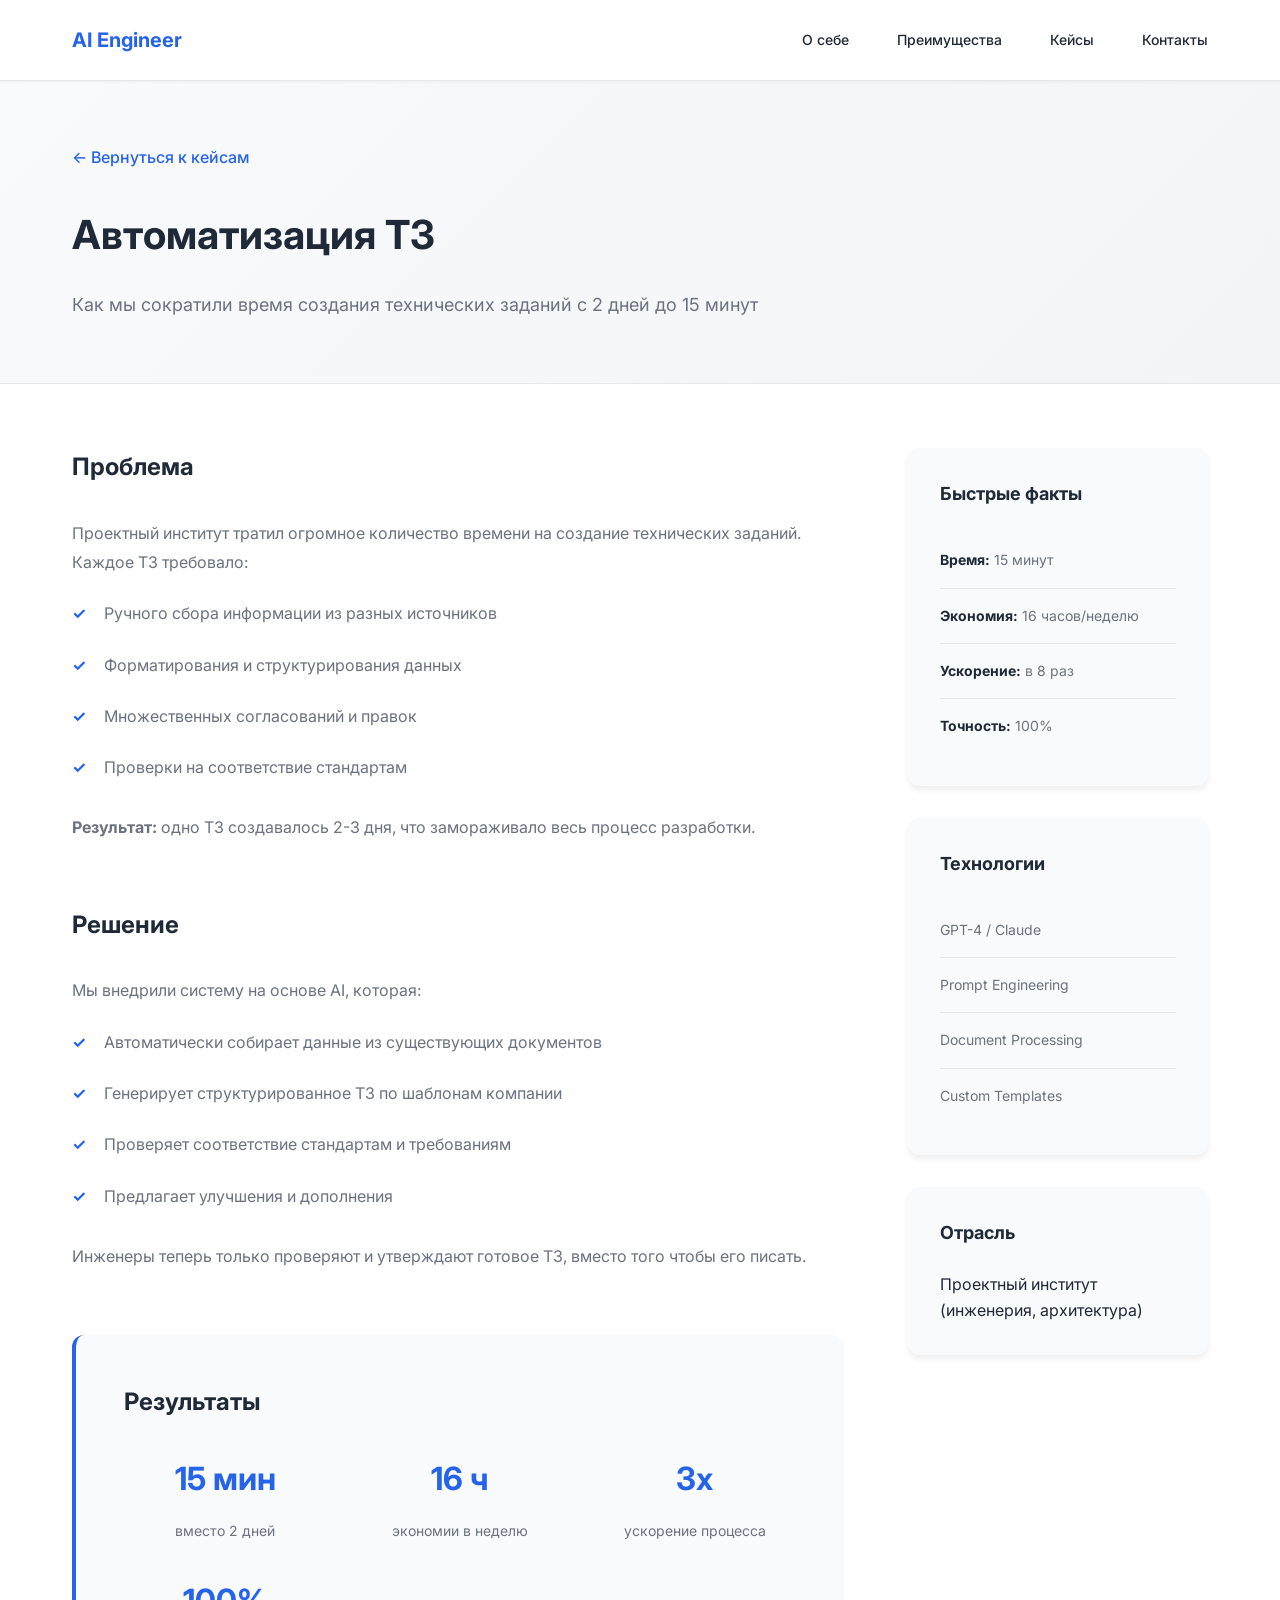
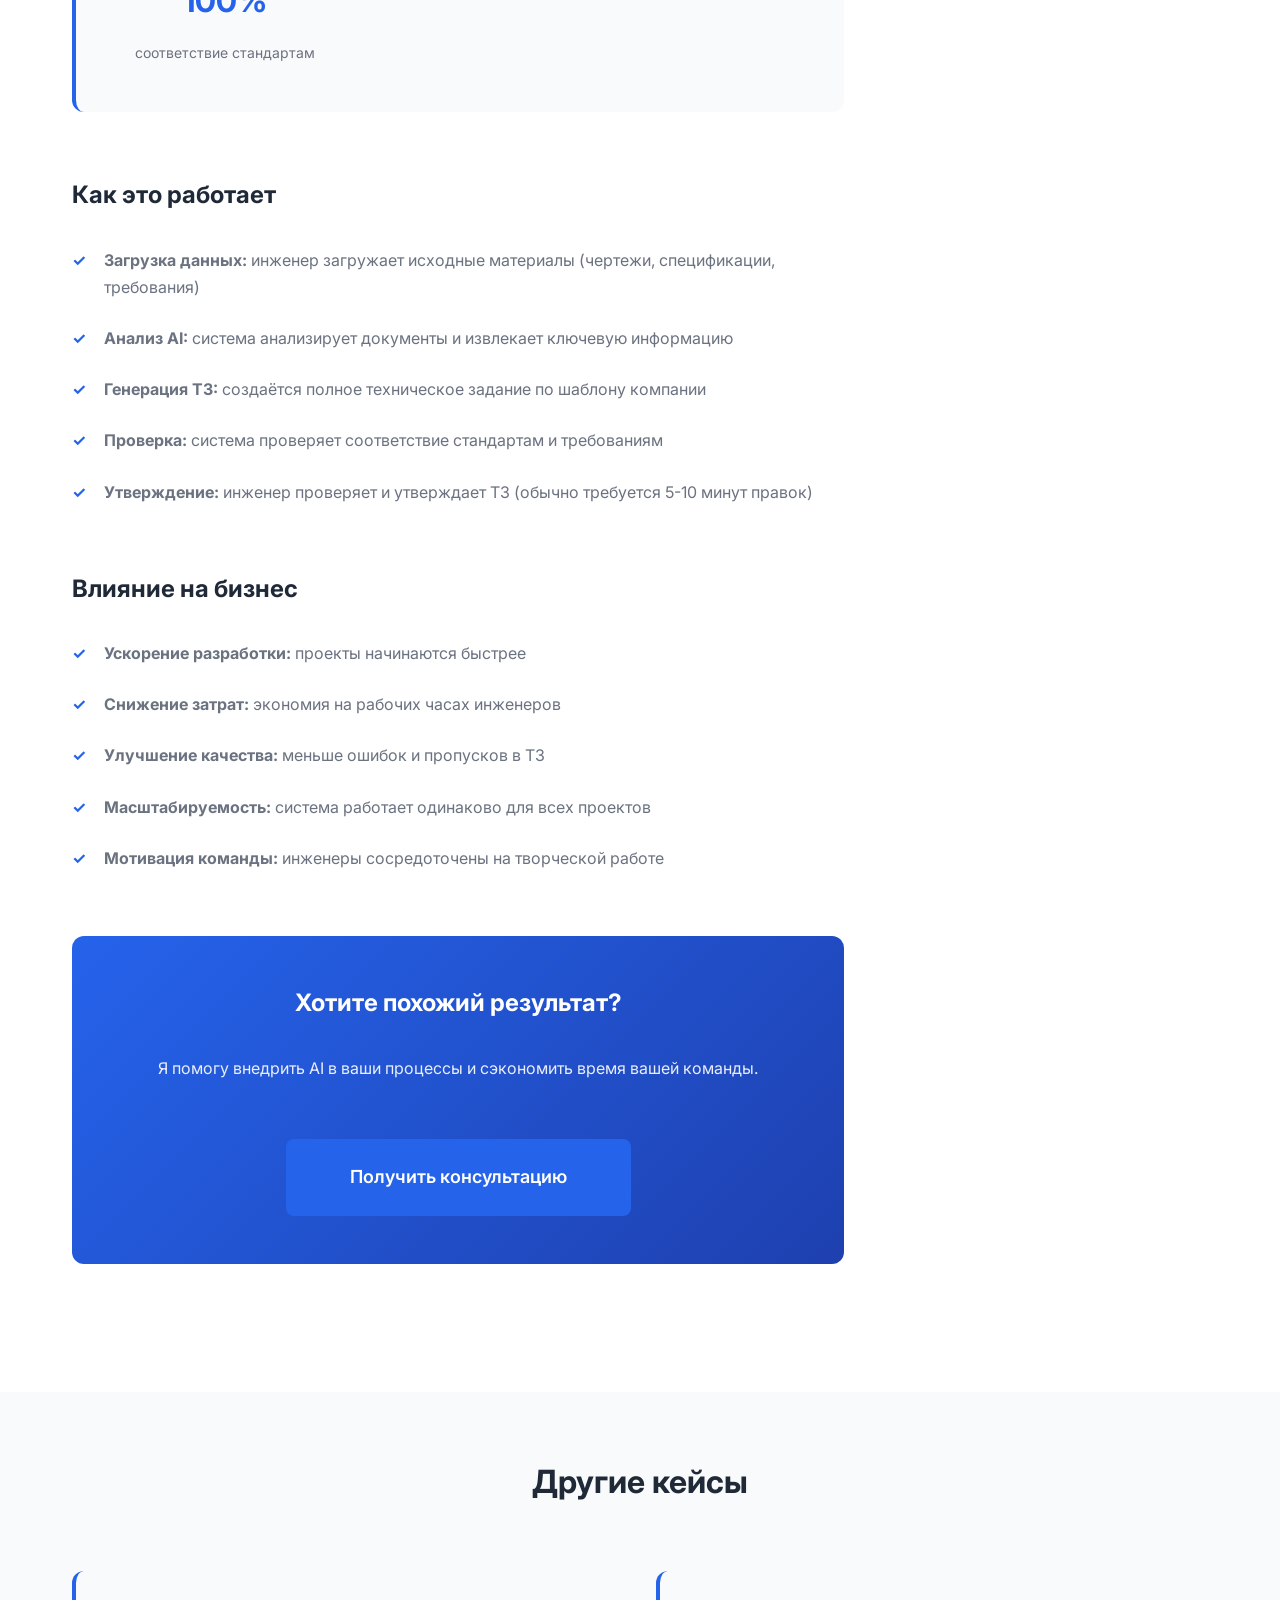
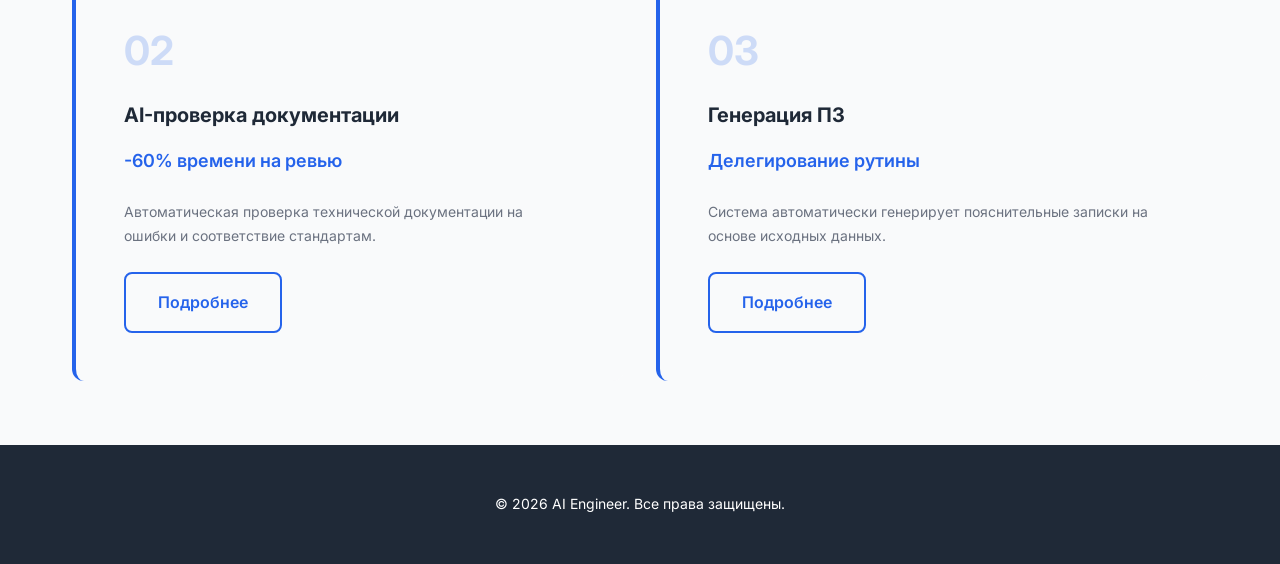
==== case-1.html @ dcd71bc3 "шаблон сайта" ====
<!DOCTYPE html>
<html lang="ru">
<head>
    <meta charset="UTF-8">
    <meta name="viewport" content="width=device-width, initial-scale=1.0">
    <meta name="description" content="Кейс: Автоматизация ТЗ с помощью AI">
    <title>Кейс: Автоматизация ТЗ | AI Engineer</title>
    
    <link rel="preconnect" href="https://fonts.googleapis.com">
    <link rel="preconnect" href="https://fonts.gstatic.com" crossorigin>
    <link href="https://fonts.googleapis.com/css2?family=Inter:wght@400;500;600;700&display=swap" rel="stylesheet">
    
    <link rel="stylesheet" href="style.css">
</head>
<body>
    <!-- Navigation -->
    <nav class="navbar">
        <div class="container">
            <div class="navbar-content">
                <a href="index.html" class="logo">AI Engineer</a>
                <ul class="nav-links">
                    <li><a href="index.html#about">О себе</a></li>
                    <li><a href="index.html#benefits">Преимущества</a></li>
                    <li><a href="index.html#cases">Кейсы</a></li>
                    <li><a href="index.html#contact">Контакты</a></li>
                </ul>
            </div>
        </div>
    </nav>

    <!-- Case Header -->
    <section class="case-header">
        <div class="container">
            <a href="index.html#cases" class="back-link">← Вернуться к кейсам</a>
            <h1>Автоматизация ТЗ</h1>
            <p class="case-header-subtitle">Как мы сократили время создания технических заданий с 2 дней до 15 минут</p>
        </div>
    </section>

    <!-- Case Content -->
    <section class="case-content">
        <div class="container">
            <div class="case-main">
                <!-- Problem -->
                <div class="case-section">
                    <h2>Проблема</h2>
                    <p>
                        Проектный институт тратил огромное количество времени на создание технических заданий. 
                        Каждое ТЗ требовало:
                    </p>
                    <ul class="case-list">
                        <li>Ручного сбора информации из разных источников</li>
                        <li>Форматирования и структурирования данных</li>
                        <li>Множественных согласований и правок</li>
                        <li>Проверки на соответствие стандартам</li>
                    </ul>
                    <p>
                        <strong>Результат:</strong> одно ТЗ создавалось 2-3 дня, что замораживало весь процесс разработки.
                    </p>
                </div>

                <!-- Solution -->
                <div class="case-section">
                    <h2>Решение</h2>
                    <p>
                        Мы внедрили систему на основе AI, которая:
                    </p>
                    <ul class="case-list">
                        <li>Автоматически собирает данные из существующих документов</li>
                        <li>Генерирует структурированное ТЗ по шаблонам компании</li>
                        <li>Проверяет соответствие стандартам и требованиям</li>
                        <li>Предлагает улучшения и дополнения</li>
                    </ul>
                    <p>
                        Инженеры теперь только проверяют и утверждают готовое ТЗ, вместо того чтобы его писать.
                    </p>
                </div>

                <!-- Results -->
                <div class="case-section highlight">
                    <h2>Результаты</h2>
                    <div class="results-grid">
                        <div class="result-item">
                            <div class="result-number">15 мин</div>
                            <div class="result-label">вместо 2 дней</div>
                        </div>
                        <div class="result-item">
                            <div class="result-number">16 ч</div>
                            <div class="result-label">экономии в неделю</div>
                        </div>
                        <div class="result-item">
                            <div class="result-number">3x</div>
                            <div class="result-label">ускорение процесса</div>
                        </div>
                        <div class="result-item">
                            <div class="result-number">100%</div>
                            <div class="result-label">соответствие стандартам</div>
                        </div>
                    </div>
                </div>

                <!-- Implementation -->
                <div class="case-section">
                    <h2>Как это работает</h2>
                    <ol class="case-list">
                        <li><strong>Загрузка данных:</strong> инженер загружает исходные материалы (чертежи, спецификации, требования)</li>
                        <li><strong>Анализ AI:</strong> система анализирует документы и извлекает ключевую информацию</li>
                        <li><strong>Генерация ТЗ:</strong> создаётся полное техническое задание по шаблону компании</li>
                        <li><strong>Проверка:</strong> система проверяет соответствие стандартам и требованиям</li>
                        <li><strong>Утверждение:</strong> инженер проверяет и утверждает ТЗ (обычно требуется 5-10 минут правок)</li>
                    </ol>
                </div>

                <!-- Impact -->
                <div class="case-section">
                    <h2>Влияние на бизнес</h2>
                    <ul class="case-list">
                        <li><strong>Ускорение разработки:</strong> проекты начинаются быстрее</li>
                        <li><strong>Снижение затрат:</strong> экономия на рабочих часах инженеров</li>
                        <li><strong>Улучшение качества:</strong> меньше ошибок и пропусков в ТЗ</li>
                        <li><strong>Масштабируемость:</strong> система работает одинаково для всех проектов</li>
                        <li><strong>Мотивация команды:</strong> инженеры сосредоточены на творческой работе</li>
                    </ul>
                </div>

                <!-- CTA -->
                <div class="case-section case-cta">
                    <h2>Хотите похожий результат?</h2>
                    <p>Я помогу внедрить AI в ваши процессы и сэкономить время вашей команды.</p>
                    <a href="index.html#contact" class="btn btn-primary btn-large">Получить консультацию</a>
                </div>
            </div>

            <!-- Sidebar -->
            <aside class="case-sidebar">
                <div class="sidebar-card">
                    <h3>Быстрые факты</h3>
                    <ul class="facts-list">
                        <li><strong>Время:</strong> 15 минут</li>
                        <li><strong>Экономия:</strong> 16 часов/неделю</li>
                        <li><strong>Ускорение:</strong> в 8 раз</li>
                        <li><strong>Точность:</strong> 100%</li>
                    </ul>
                </div>

                <div class="sidebar-card">
                    <h3>Технологии</h3>
                    <ul class="tech-list">
                        <li>GPT-4 / Claude</li>
                        <li>Prompt Engineering</li>
                        <li>Document Processing</li>
                        <li>Custom Templates</li>
                    </ul>
                </div>

                <div class="sidebar-card">
                    <h3>Отрасль</h3>
                    <p>Проектный институт (инженерия, архитектура)</p>
                </div>
            </aside>
        </div>
    </section>

    <!-- Other Cases -->
    <section class="other-cases">
        <div class="container">
            <h2 class="section-title">Другие кейсы</h2>
            <div class="cases-grid">
                <div class="case-card">
                    <div class="case-number">02</div>
                    <h3>AI-проверка документации</h3>
                    <p class="case-result">-60% времени на ревью</p>
                    <p class="case-description">
                        Автоматическая проверка технической документации на ошибки и соответствие стандартам.
                    </p>
                    <a href="case-2.html" class="btn btn-secondary">Подробнее</a>
                </div>
                <div class="case-card">
                    <div class="case-number">03</div>
                    <h3>Генерация ПЗ</h3>
                    <p class="case-result">Делегирование рутины</p>
                    <p class="case-description">
                        Система автоматически генерирует пояснительные записки на основе исходных данных.
                    </p>
                    <a href="case-3.html" class="btn btn-secondary">Подробнее</a>
                </div>
            </div>
        </div>
    </section>

    <!-- Footer -->
    <footer class="footer">
        <div class="container">
            <p>&copy; 2026 AI Engineer. Все права защищены.</p>
        </div>
    </footer>

    <script src="script.js"></script>
</body>
</html>
---- style.css ----
/* ============================================
   CSS Variables & Reset
   ============================================ */

:root {
    /* Colors */
    --primary: #2563eb;
    --primary-dark: #1e40af;
    --primary-light: #3b82f6;
    --text-dark: #1f2937;
    --text-light: #6b7280;
    --bg-light: #f9fafb;
    --bg-white: #ffffff;
    --border: #e5e7eb;
    --shadow: 0 4px 6px rgba(0, 0, 0, 0.07);
    --shadow-lg: 0 10px 25px rgba(0, 0, 0, 0.1);
    
    /* Spacing */
    --spacing-xs: 0.5rem;
    --spacing-sm: 1rem;
    --spacing-md: 1.5rem;
    --spacing-lg: 2rem;
    --spacing-xl: 3rem;
    --spacing-2xl: 4rem;
    
    /* Typography */
    --font-family: 'Inter', -apple-system, BlinkMacSystemFont, 'Segoe UI', sans-serif;
    --font-size-sm: 0.875rem;
    --font-size-base: 1rem;
    --font-size-lg: 1.125rem;
    --font-size-xl: 1.25rem;
    --font-size-2xl: 1.5rem;
    --font-size-3xl: 2rem;
    --font-size-4xl: 2.5rem;
    
    /* Transitions */
    --transition: all 0.3s ease;
}

* {
    margin: 0;
    padding: 0;
    box-sizing: border-box;
}

html {
    scroll-behavior: smooth;
}

section[id] {
    scroll-margin-top: 80px;
}

body {
    font-family: var(--font-family);
    color: var(--text-dark);
    background-color: var(--bg-white);
    line-height: 1.6;
    font-size: var(--font-size-base);
}

/* ============================================
   Container & Layout
   ============================================ */

.container {
    max-width: 1200px;
    margin: 0 auto;
    padding: 0 var(--spacing-lg);
}

/* ============================================
   Navigation
   ============================================ */

.navbar {
    position: sticky;
    top: 0;
    background: var(--bg-white);
    border-bottom: 1px solid var(--border);
    z-index: 100;
    box-shadow: 0 1px 3px rgba(0, 0, 0, 0.05);
}

.navbar-content {
    display: flex;
    justify-content: space-between;
    align-items: center;
    padding: var(--spacing-md) 0;
}

.logo {
    font-size: var(--font-size-xl);
    font-weight: 700;
    color: var(--primary);
    text-decoration: none;
}

.nav-links {
    display: flex;
    list-style: none;
    gap: var(--spacing-xl);
}

.nav-links a {
    color: var(--text-dark);
    text-decoration: none;
    font-weight: 500;
    font-size: var(--font-size-sm);
    transition: var(--transition);
    position: relative;
}

.nav-links a:hover {
    color: var(--primary);
}

.nav-links a::after {
    content: '';
    position: absolute;
    bottom: -4px;
    left: 0;
    width: 0;
    height: 2px;
    background: var(--primary);
    transition: var(--transition);
}

.nav-links a:hover::after {
    width: 100%;
}

/* ============================================
   Hero Section
   ============================================ */

.hero {
    padding: var(--spacing-2xl) 0;
    background: linear-gradient(135deg, #f9fafb 0%, #f3f4f6 100%);
    min-height: 600px;
    display: flex;
    align-items: center;
    animation: fadeIn 0.8s ease;
}

.hero-content {
    max-width: 700px;
}

.hero-title {
    font-size: var(--font-size-4xl);
    font-weight: 700;
    line-height: 1.2;
    margin-bottom: var(--spacing-lg);
    color: var(--text-dark);
}

.hero-subtitle {
    font-size: var(--font-size-lg);
    color: var(--text-light);
    margin-bottom: var(--spacing-xl);
    line-height: 1.8;
}

/* ============================================
   Buttons
   ============================================ */

.btn {
    padding: var(--spacing-sm) var(--spacing-lg);
    border: none;
    border-radius: 8px;
    font-size: var(--font-size-base);
    font-weight: 600;
    cursor: pointer;
    transition: var(--transition);
    font-family: var(--font-family);
    display: inline-block;
    text-decoration: none;
}

.btn-primary {
    background: var(--primary);
    color: white;
}

.btn-primary:hover {
    background: var(--primary-dark);
    transform: translateY(-2px);
    box-shadow: var(--shadow-lg);
}

.btn-primary:active {
    transform: translateY(0);
}

.btn-large {
    padding: var(--spacing-md) var(--spacing-2xl);
    font-size: var(--font-size-lg);
}

.btn-secondary {
    background: transparent;
    color: var(--primary);
    border: 2px solid var(--primary);
    padding: var(--spacing-sm) var(--spacing-lg);
}

.btn-secondary:hover {
    background: var(--primary);
    color: white;
    transform: translateY(-2px);
}

/* ============================================
   Sections
   ============================================ */

section {
    padding: var(--spacing-2xl) 0;
}

.section-title {
    font-size: var(--font-size-3xl);
    font-weight: 700;
    margin-bottom: var(--spacing-2xl);
    text-align: center;
    color: var(--text-dark);
}

/* ============================================
   About Section
   ============================================ */

.about {
    background: var(--bg-white);
}

.about-content {
    max-width: 800px;
    margin: 0 auto;
    text-align: center;
}

.about-content p {
    font-size: var(--font-size-lg);
    color: var(--text-light);
    margin-bottom: var(--spacing-lg);
    line-height: 1.8;
}

.about-content strong {
    color: var(--primary);
    font-weight: 600;
}

/* ============================================
   Benefits Section
   ============================================ */

.benefits {
    background: var(--bg-light);
}

.benefits-grid {
    display: grid;
    grid-template-columns: repeat(auto-fit, minmax(250px, 1fr));
    gap: var(--spacing-lg);
}

.benefit-card {
    background: var(--bg-white);
    padding: var(--spacing-xl);
    border-radius: 12px;
    box-shadow: var(--shadow);
    transition: var(--transition);
    text-align: center;
    animation: fadeInUp 0.6s ease;
}

.benefit-card:hover {
    transform: translateY(-8px);
    box-shadow: var(--shadow-lg);
}

.benefit-icon {
    font-size: 2.5rem;
    margin-bottom: var(--spacing-md);
}

.benefit-card h3 {
    font-size: var(--font-size-xl);
    margin-bottom: var(--spacing-sm);
    color: var(--text-dark);
}

.benefit-card p {
    color: var(--text-light);
    font-size: var(--font-size-sm);
    line-height: 1.6;
}

/* ============================================
   Cases Section
   ============================================ */

.cases {
    background: var(--bg-white);
}

.cases-grid {
    display: grid;
    grid-template-columns: repeat(auto-fit, minmax(300px, 1fr));
    gap: var(--spacing-lg);
}

.case-card {
    background: var(--bg-light);
    padding: var(--spacing-xl);
    border-radius: 12px;
    border-left: 4px solid var(--primary);
    transition: var(--transition);
    animation: fadeInUp 0.6s ease;
    display: flex;
    flex-direction: column;
    justify-content: space-between;
}

.case-card:hover {
    box-shadow: var(--shadow-lg);
    transform: translateX(8px);
}

.case-number {
    font-size: 2.5rem;
    font-weight: 700;
    color: var(--primary);
    opacity: 0.2;
    margin-bottom: var(--spacing-sm);
}

.case-card h3 {
    font-size: var(--font-size-xl);
    margin-bottom: var(--spacing-sm);
    color: var(--text-dark);
}

.case-result {
    color: var(--primary);
    font-weight: 600;
    margin-bottom: var(--spacing-md);
    font-size: var(--font-size-lg);
}

.case-description {
    color: var(--text-light);
    font-size: var(--font-size-sm);
    line-height: 1.7;
}

.case-card .btn-secondary {
    margin-top: var(--spacing-md);
    display: inline-block;
    align-self: flex-start;
}

/* ============================================
   Contact Section
   ============================================ */

.contact {
    background: linear-gradient(135deg, #f9fafb 0%, #f3f4f6 100%);
}

.contact-subtitle {
    text-align: center;
    font-size: var(--font-size-lg);
    color: var(--text-light);
    margin-bottom: var(--spacing-2xl);
}

.contact-form {
    max-width: 500px;
    margin: 0 auto;
    display: flex;
    flex-direction: column;
    gap: var(--spacing-md);
}

.form-group {
    display: flex;
    flex-direction: column;
}

.form-input {
    padding: var(--spacing-md);
    border: 1px solid var(--border);
    border-radius: 8px;
    font-size: var(--font-size-base);
    font-family: var(--font-family);
    transition: var(--transition);
    background: var(--bg-white);
}

.form-input:focus {
    outline: none;
    border-color: var(--primary);
    box-shadow: 0 0 0 3px rgba(37, 99, 235, 0.1);
}

.form-input::placeholder {
    color: var(--text-light);
}

.form-note {
    text-align: center;
    color: var(--text-light);
    font-size: var(--font-size-sm);
    margin-top: var(--spacing-sm);
}

/* ============================================
   Footer
   ============================================ */

.footer {
    background: var(--text-dark);
    color: white;
    text-align: center;
    padding: var(--spacing-xl) 0;
    font-size: var(--font-size-sm);
}

/* ============================================
   Animations
   ============================================ */

@keyframes fadeIn {
    from {
        opacity: 0;
    }
    to {
        opacity: 1;
    }
}

@keyframes fadeInUp {
    from {
        opacity: 0;
        transform: translateY(20px);
    }
    to {
        opacity: 1;
        transform: translateY(0);
    }
}

/* ============================================
   Case Pages
   ============================================ */

.case-header {
    background: linear-gradient(135deg, #f9fafb 0%, #f3f4f6 100%);
    padding: var(--spacing-2xl) 0;
    border-bottom: 1px solid var(--border);
}

.back-link {
    display: inline-block;
    color: var(--primary);
    text-decoration: none;
    font-weight: 500;
    margin-bottom: var(--spacing-lg);
    transition: var(--transition);
}

.back-link:hover {
    color: var(--primary-dark);
}

.case-header h1 {
    font-size: var(--font-size-4xl);
    margin-bottom: var(--spacing-md);
    color: var(--text-dark);
}

.case-header-subtitle {
    font-size: var(--font-size-lg);
    color: var(--text-light);
    max-width: 700px;
}

.case-content {
    padding: var(--spacing-2xl) 0;
}

.case-content .container {
    display: grid;
    grid-template-columns: 1fr 300px;
    gap: var(--spacing-2xl);
}

.case-main {
    max-width: 800px;
}

.case-section {
    margin-bottom: var(--spacing-2xl);
}

.case-section h2 {
    font-size: var(--font-size-2xl);
    margin-bottom: var(--spacing-lg);
    color: var(--text-dark);
}

.case-section p {
    color: var(--text-light);
    margin-bottom: var(--spacing-md);
    line-height: 1.8;
}

.case-list {
    list-style: none;
    margin-bottom: var(--spacing-lg);
}

.case-list li {
    padding-left: var(--spacing-lg);
    margin-bottom: var(--spacing-md);
    position: relative;
    color: var(--text-light);
    line-height: 1.7;
}

.case-list li:before {
    content: '✓';
    position: absolute;
    left: 0;
    color: var(--primary);
    font-weight: 700;
}

.case-section.highlight {
    background: var(--bg-light);
    padding: var(--spacing-xl);
    border-radius: 12px;
    border-left: 4px solid var(--primary);
}

.results-grid {
    display: grid;
    grid-template-columns: repeat(auto-fit, minmax(150px, 1fr));
    gap: var(--spacing-lg);
    margin-top: var(--spacing-lg);
}

.result-item {
    text-align: center;
}

.result-number {
    font-size: var(--font-size-3xl);
    font-weight: 700;
    color: var(--primary);
    display: block;
    margin-bottom: var(--spacing-sm);
}

.result-label {
    font-size: var(--font-size-sm);
    color: var(--text-light);
}

.case-sidebar {
    display: flex;
    flex-direction: column;
    gap: var(--spacing-lg);
}

.sidebar-card {
    background: var(--bg-light);
    padding: var(--spacing-lg);
    border-radius: 12px;
    box-shadow: var(--shadow);
}

.sidebar-card h3 {
    font-size: var(--font-size-lg);
    margin-bottom: var(--spacing-md);
    color: var(--text-dark);
}

.facts-list,
.tech-list {
    list-style: none;
}

.facts-list li,
.tech-list li {
    padding: var(--spacing-sm) 0;
    color: var(--text-light);
    font-size: var(--font-size-sm);
    border-bottom: 1px solid var(--border);
}

.facts-list li:last-child,
.tech-list li:last-child {
    border-bottom: none;
}

.facts-list strong {
    color: var(--text-dark);
}

.testimonial {
    background: var(--bg-light);
    padding: var(--spacing-xl);
    border-radius: 12px;
    border-left: 4px solid var(--primary);
}

.testimonial blockquote {
    font-size: var(--font-size-lg);
    color: var(--text-dark);
    font-style: italic;
    margin-bottom: var(--spacing-md);
    line-height: 1.8;
}

.testimonial-author {
    color: var(--text-light);
    font-size: var(--font-size-sm);
}

.case-cta {
    background: linear-gradient(135deg, var(--primary) 0%, var(--primary-dark) 100%);
    color: white;
    padding: var(--spacing-xl);
    border-radius: 12px;
    text-align: center;
}

.case-cta h2 {
    color: white;
}

.case-cta p {
    color: rgba(255, 255, 255, 0.9);
}

.case-cta .btn {
    margin-top: var(--spacing-lg);
}

.other-cases {
    background: var(--bg-light);
    padding: var(--spacing-2xl) 0;
}

/* ============================================
   Responsive - Case Pages
   ============================================ */

@media (max-width: 768px) {
    .case-content .container {
        grid-template-columns: 1fr;
    }

    .case-header h1 {
        font-size: var(--font-size-2xl);
    }

    .case-section h2 {
        font-size: var(--font-size-xl);
    }

    .results-grid {
        grid-template-columns: repeat(2, 1fr);
    }
}

@media (max-width: 768px) {
    :root {
        --font-size-4xl: 2rem;
        --font-size-3xl: 1.75rem;
        --spacing-2xl: 2rem;
        --spacing-xl: 1.5rem;
    }

    .container {
        padding: 0 var(--spacing-md);
    }

    .navbar-content {
        flex-direction: column;
        gap: var(--spacing-md);
    }

    .nav-links {
        gap: var(--spacing-lg);
        justify-content: center;
    }

    .hero {
        min-height: 400px;
        padding: var(--spacing-xl) 0;
    }

    .hero-title {
        font-size: var(--font-size-2xl);
    }

    .hero-subtitle {
        font-size: var(--font-size-base);
    }

    .benefits-grid,
    .cases-grid {
        grid-template-columns: 1fr;
    }

    .section-title {
        font-size: var(--font-size-2xl);
        margin-bottom: var(--spacing-xl);
    }

    section {
        padding: var(--spacing-xl) 0;
    }
}

@media (max-width: 480px) {
    :root {
        --font-size-4xl: 1.5rem;
        --font-size-3xl: 1.5rem;
        --font-size-2xl: 1.25rem;
        --spacing-2xl: 1.5rem;
        --spacing-xl: 1rem;
        --spacing-lg: 1rem;
    }

    .nav-links {
        gap: var(--spacing-md);
        font-size: var(--font-size-xs);
    }

    .btn-large {
        width: 100%;
        padding: var(--spacing-md) var(--spacing-lg);
    }

    .hero-title {
        font-size: var(--font-size-xl);
    }

    .benefit-icon {
        font-size: 2rem;
    }

    .case-number {
        font-size: 2rem;
    }
}
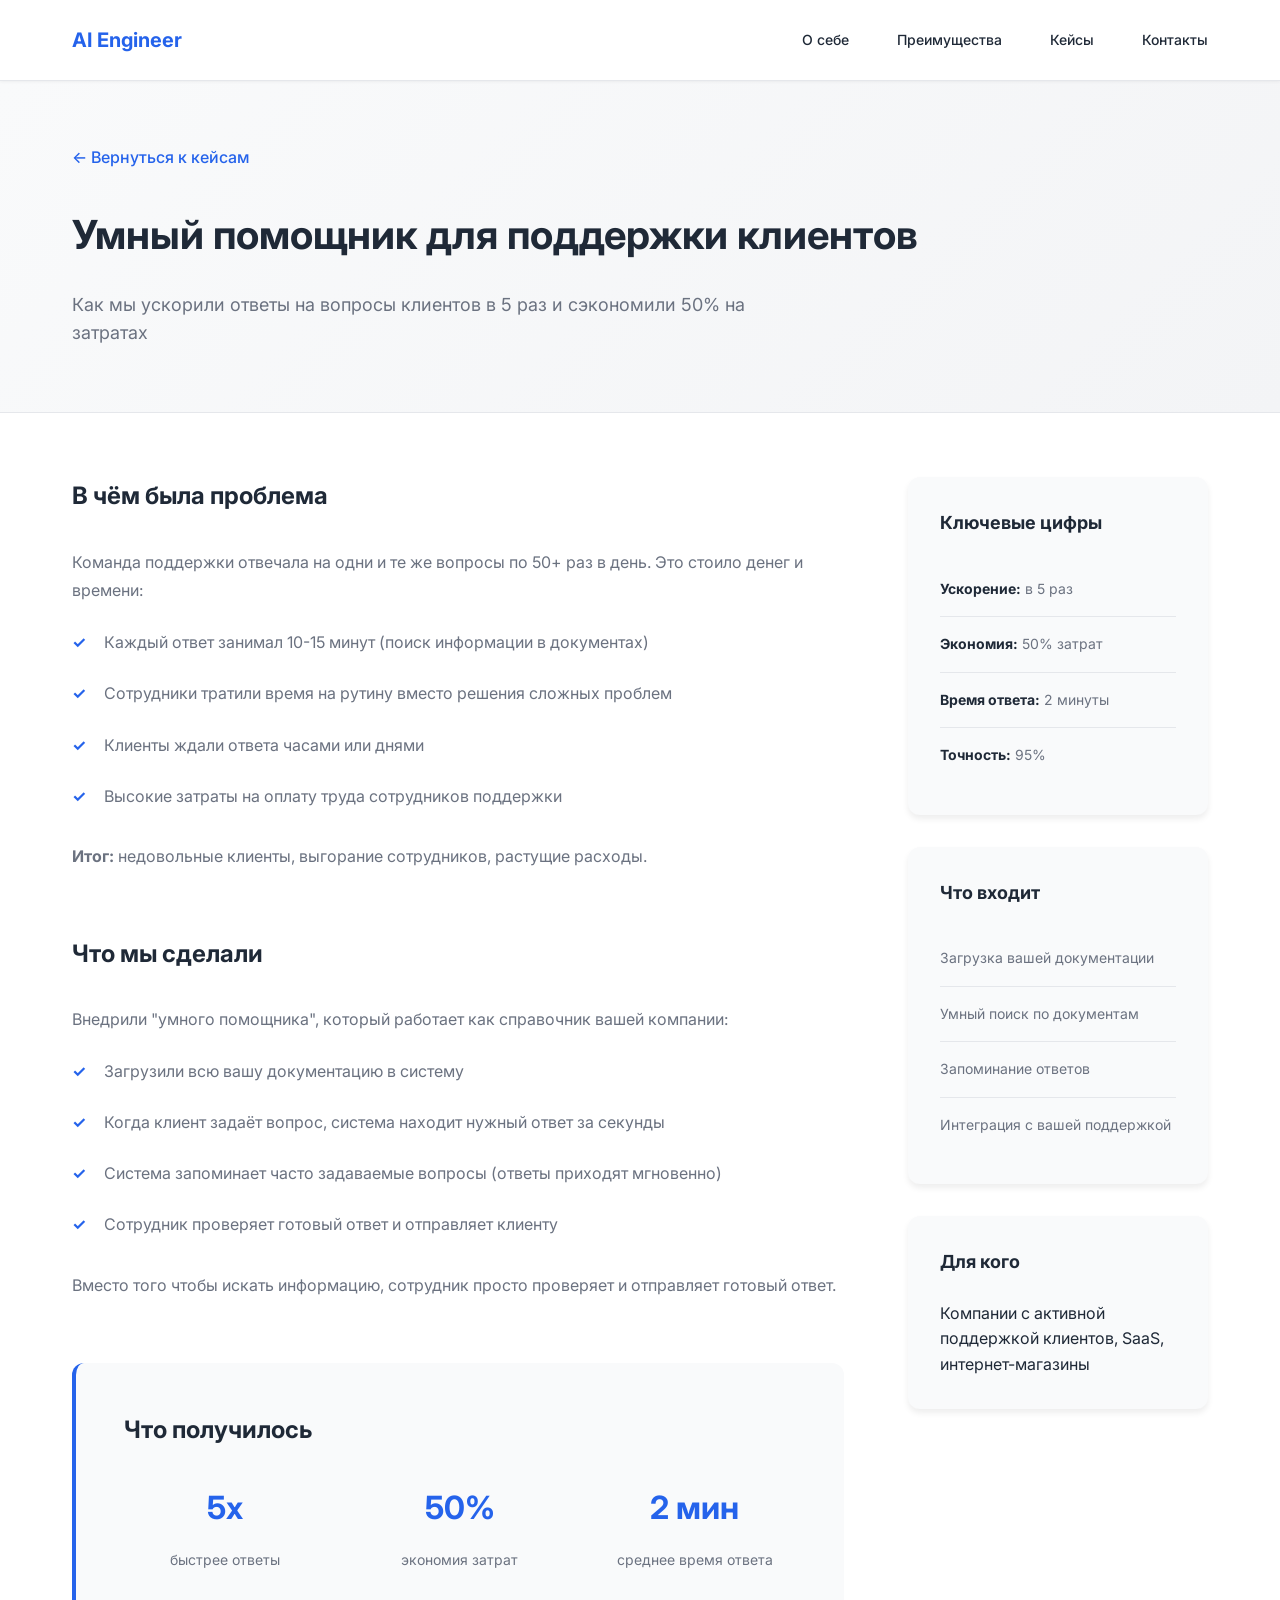
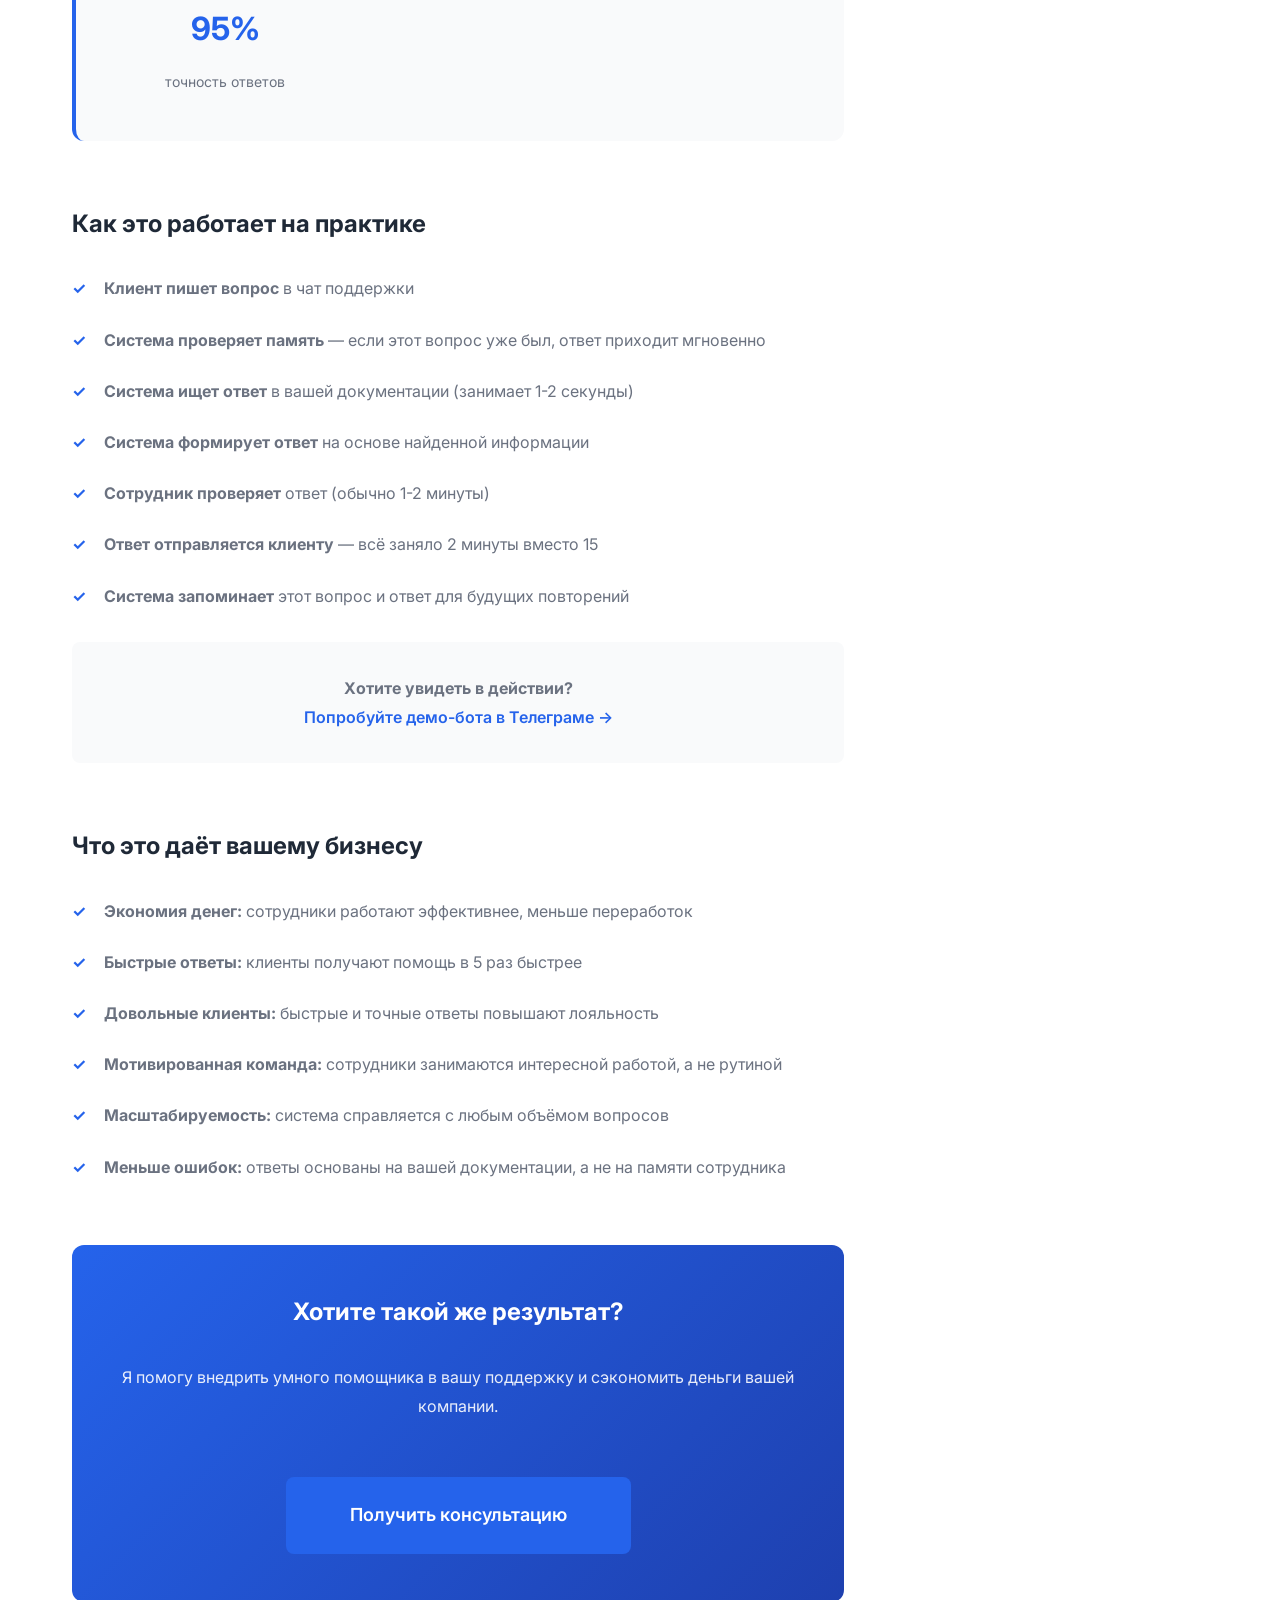
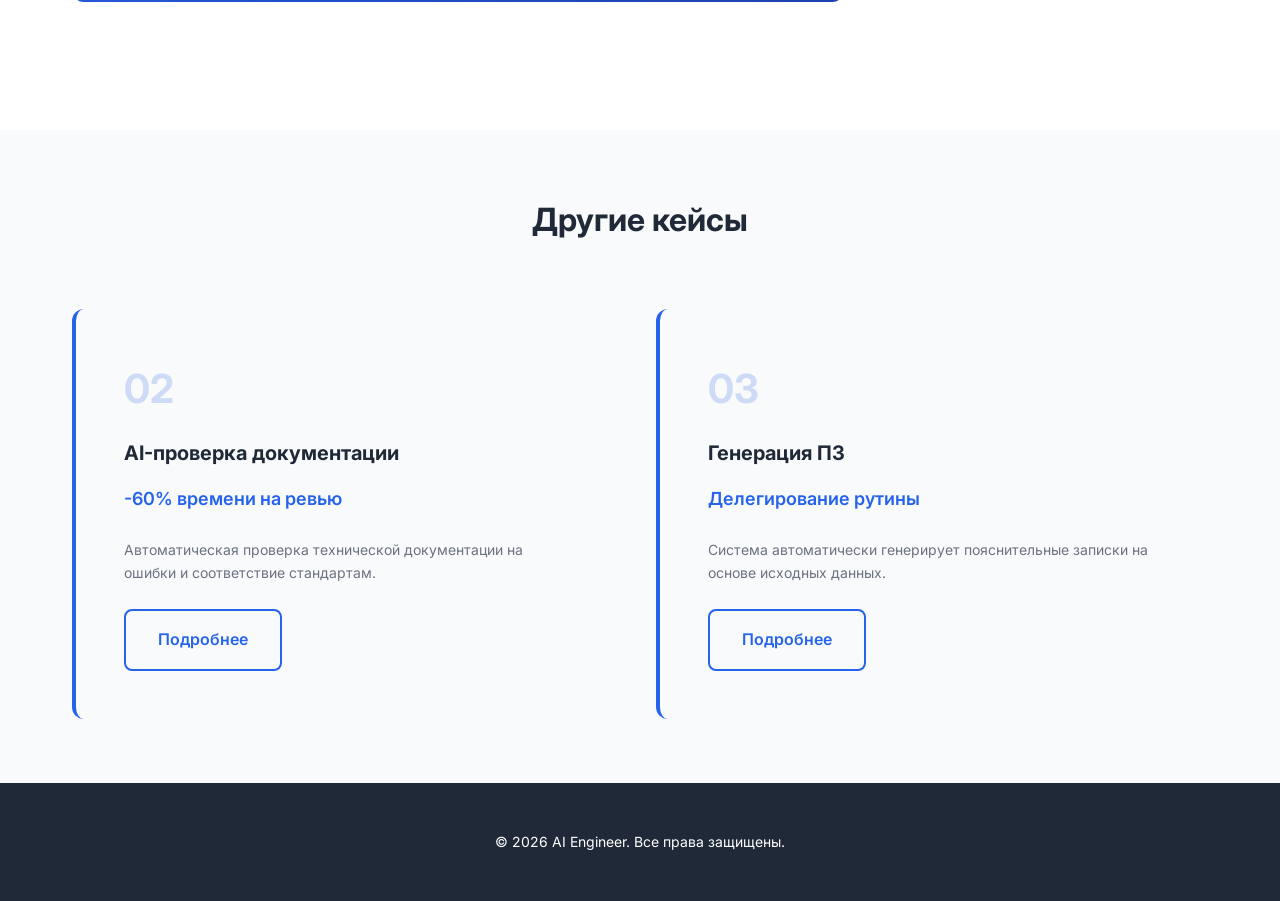
==== commit ab913527: "1 кейс" ====
--- a/case-1.html
+++ b/case-1.html
@@ -32,8 +32,8 @@
     <section class="case-header">
         <div class="container">
             <a href="index.html#cases" class="back-link">← Вернуться к кейсам</a>
-            <h1>Автоматизация ТЗ</h1>
-            <p class="case-header-subtitle">Как мы сократили время создания технических заданий с 2 дней до 15 минут</p>
+            <h1>Умный помощник для поддержки клиентов</h1>
+            <p class="case-header-subtitle">Как мы ускорили ответы на вопросы клиентов в 5 раз и сэкономили 50% на затратах</p>
         </div>
     </section>
 
@@ -43,90 +43,96 @@
             <div class="case-main">
                 <!-- Problem -->
                 <div class="case-section">
-                    <h2>Проблема</h2>
-                    <p>
-                        Проектный институт тратил огромное количество времени на создание технических заданий. 
-                        Каждое ТЗ требовало:
+                    <h2>В чём была проблема</h2>
+                    <p>
+                        Команда поддержки отвечала на одни и те же вопросы по 50+ раз в день. Это стоило денег и времени:
                     </p>
                     <ul class="case-list">
-                        <li>Ручного сбора информации из разных источников</li>
-                        <li>Форматирования и структурирования данных</li>
-                        <li>Множественных согласований и правок</li>
-                        <li>Проверки на соответствие стандартам</li>
-                    </ul>
-                    <p>
-                        <strong>Результат:</strong> одно ТЗ создавалось 2-3 дня, что замораживало весь процесс разработки.
+                        <li>Каждый ответ занимал 10-15 минут (поиск информации в документах)</li>
+                        <li>Сотрудники тратили время на рутину вместо решения сложных проблем</li>
+                        <li>Клиенты ждали ответа часами или днями</li>
+                        <li>Высокие затраты на оплату труда сотрудников поддержки</li>
+                    </ul>
+                    <p>
+                        <strong>Итог:</strong> недовольные клиенты, выгорание сотрудников, растущие расходы.
                     </p>
                 </div>
 
                 <!-- Solution -->
                 <div class="case-section">
-                    <h2>Решение</h2>
-                    <p>
-                        Мы внедрили систему на основе AI, которая:
+                    <h2>Что мы сделали</h2>
+                    <p>
+                        Внедрили "умного помощника", который работает как справочник вашей компании:
                     </p>
                     <ul class="case-list">
-                        <li>Автоматически собирает данные из существующих документов</li>
-                        <li>Генерирует структурированное ТЗ по шаблонам компании</li>
-                        <li>Проверяет соответствие стандартам и требованиям</li>
-                        <li>Предлагает улучшения и дополнения</li>
-                    </ul>
-                    <p>
-                        Инженеры теперь только проверяют и утверждают готовое ТЗ, вместо того чтобы его писать.
+                        <li>Загрузили всю вашу документацию в систему</li>
+                        <li>Когда клиент задаёт вопрос, система находит нужный ответ за секунды</li>
+                        <li>Система запоминает часто задаваемые вопросы (ответы приходят мгновенно)</li>
+                        <li>Сотрудник проверяет готовый ответ и отправляет клиенту</li>
+                    </ul>
+                    <p>
+                        Вместо того чтобы искать информацию, сотрудник просто проверяет и отправляет готовый ответ.
                     </p>
                 </div>
 
                 <!-- Results -->
                 <div class="case-section highlight">
-                    <h2>Результаты</h2>
+                    <h2>Что получилось</h2>
                     <div class="results-grid">
                         <div class="result-item">
-                            <div class="result-number">15 мин</div>
-                            <div class="result-label">вместо 2 дней</div>
-                        </div>
-                        <div class="result-item">
-                            <div class="result-number">16 ч</div>
-                            <div class="result-label">экономии в неделю</div>
-                        </div>
-                        <div class="result-item">
-                            <div class="result-number">3x</div>
-                            <div class="result-label">ускорение процесса</div>
-                        </div>
-                        <div class="result-item">
-                            <div class="result-number">100%</div>
-                            <div class="result-label">соответствие стандартам</div>
+                            <div class="result-number">5x</div>
+                            <div class="result-label">быстрее ответы</div>
+                        </div>
+                        <div class="result-item">
+                            <div class="result-number">50%</div>
+                            <div class="result-label">экономия затрат</div>
+                        </div>
+                        <div class="result-item">
+                            <div class="result-number">2 мин</div>
+                            <div class="result-label">среднее время ответа</div>
+                        </div>
+                        <div class="result-item">
+                            <div class="result-number">95%</div>
+                            <div class="result-label">точность ответов</div>
                         </div>
                     </div>
                 </div>
 
                 <!-- Implementation -->
                 <div class="case-section">
-                    <h2>Как это работает</h2>
+                    <h2>Как это работает на практике</h2>
                     <ol class="case-list">
-                        <li><strong>Загрузка данных:</strong> инженер загружает исходные материалы (чертежи, спецификации, требования)</li>
-                        <li><strong>Анализ AI:</strong> система анализирует документы и извлекает ключевую информацию</li>
-                        <li><strong>Генерация ТЗ:</strong> создаётся полное техническое задание по шаблону компании</li>
-                        <li><strong>Проверка:</strong> система проверяет соответствие стандартам и требованиям</li>
-                        <li><strong>Утверждение:</strong> инженер проверяет и утверждает ТЗ (обычно требуется 5-10 минут правок)</li>
+                        <li><strong>Клиент пишет вопрос</strong> в чат поддержки</li>
+                        <li><strong>Система проверяет память</strong> — если этот вопрос уже был, ответ приходит мгновенно</li>
+                        <li><strong>Система ищет ответ</strong> в вашей документации (занимает 1-2 секунды)</li>
+                        <li><strong>Система формирует ответ</strong> на основе найденной информации</li>
+                        <li><strong>Сотрудник проверяет</strong> ответ (обычно 1-2 минуты)</li>
+                        <li><strong>Ответ отправляется клиенту</strong> — всё заняло 2 минуты вместо 15</li>
+                        <li><strong>Система запоминает</strong> этот вопрос и ответ для будущих повторений</li>
                     </ol>
+                    <p style="margin-top: var(--spacing-lg); padding: var(--spacing-lg); background: var(--bg-light); border-radius: 8px; text-align: center;">
+                        <strong>Хотите увидеть в действии?</strong><br>
+                        <a href="https://t.me/MyNHP_RAG_Assistant_bot" target="_blank" style="color: var(--primary); text-decoration: none; font-weight: 600;">Попробуйте демо-бота в Телеграме →</a>
+                    </p>
                 </div>
 
                 <!-- Impact -->
                 <div class="case-section">
-                    <h2>Влияние на бизнес</h2>
+                    <h2>Что это даёт вашему бизнесу</h2>
                     <ul class="case-list">
-                        <li><strong>Ускорение разработки:</strong> проекты начинаются быстрее</li>
-                        <li><strong>Снижение затрат:</strong> экономия на рабочих часах инженеров</li>
-                        <li><strong>Улучшение качества:</strong> меньше ошибок и пропусков в ТЗ</li>
-                        <li><strong>Масштабируемость:</strong> система работает одинаково для всех проектов</li>
-                        <li><strong>Мотивация команды:</strong> инженеры сосредоточены на творческой работе</li>
+                        <li><strong>Экономия денег:</strong> сотрудники работают эффективнее, меньше переработок</li>
+                        <li><strong>Быстрые ответы:</strong> клиенты получают помощь в 5 раз быстрее</li>
+                        <li><strong>Довольные клиенты:</strong> быстрые и точные ответы повышают лояльность</li>
+                        <li><strong>Мотивированная команда:</strong> сотрудники занимаются интересной работой, а не рутиной</li>
+                        <li><strong>Масштабируемость:</strong> система справляется с любым объёмом вопросов</li>
+                        <li><strong>Меньше ошибок:</strong> ответы основаны на вашей документации, а не на памяти сотрудника</li>
                     </ul>
                 </div>
 
                 <!-- CTA -->
                 <div class="case-section case-cta">
-                    <h2>Хотите похожий результат?</h2>
-                    <p>Я помогу внедрить AI в ваши процессы и сэкономить время вашей команды.</p>
+                    <h2>Хотите такой же результат?</h2>
+                    <p>Я помогу внедрить умного помощника в вашу поддержку и сэкономить деньги вашей компании.</p>
                     <a href="index.html#contact" class="btn btn-primary btn-large">Получить консультацию</a>
                 </div>
             </div>
@@ -134,28 +140,28 @@
             <!-- Sidebar -->
             <aside class="case-sidebar">
                 <div class="sidebar-card">
-                    <h3>Быстрые факты</h3>
+                    <h3>Ключевые цифры</h3>
                     <ul class="facts-list">
-                        <li><strong>Время:</strong> 15 минут</li>
-                        <li><strong>Экономия:</strong> 16 часов/неделю</li>
-                        <li><strong>Ускорение:</strong> в 8 раз</li>
-                        <li><strong>Точность:</strong> 100%</li>
+                        <li><strong>Ускорение:</strong> в 5 раз</li>
+                        <li><strong>Экономия:</strong> 50% затрат</li>
+                        <li><strong>Время ответа:</strong> 2 минуты</li>
+                        <li><strong>Точность:</strong> 95%</li>
                     </ul>
                 </div>
 
                 <div class="sidebar-card">
-                    <h3>Технологии</h3>
+                    <h3>Что входит</h3>
                     <ul class="tech-list">
-                        <li>GPT-4 / Claude</li>
-                        <li>Prompt Engineering</li>
-                        <li>Document Processing</li>
-                        <li>Custom Templates</li>
+                        <li>Загрузка вашей документации</li>
+                        <li>Умный поиск по документам</li>
+                        <li>Запоминание ответов</li>
+                        <li>Интеграция с вашей поддержкой</li>
                     </ul>
                 </div>
 
                 <div class="sidebar-card">
-                    <h3>Отрасль</h3>
-                    <p>Проектный институт (инженерия, архитектура)</p>
+                    <h3>Для кого</h3>
+                    <p>Компании с активной поддержкой клиентов, SaaS, интернет-магазины</p>
                 </div>
             </aside>
         </div>
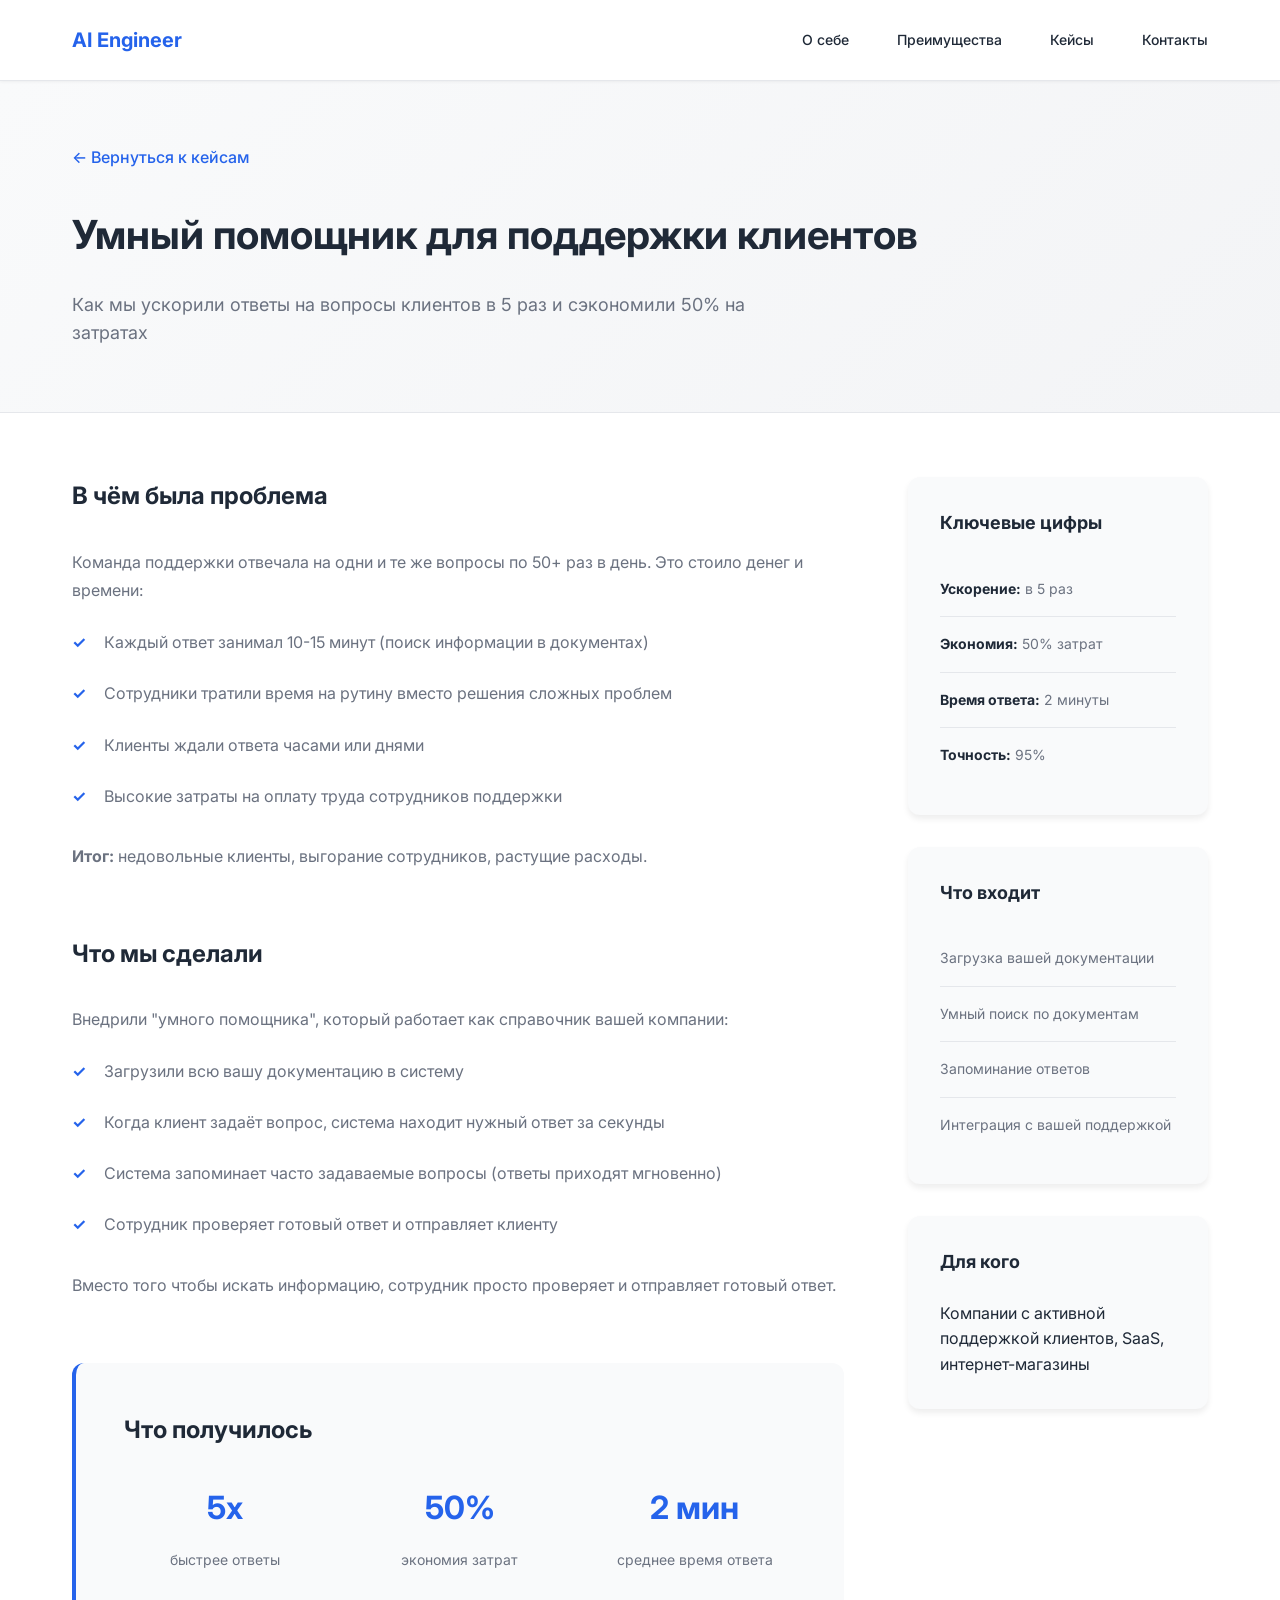
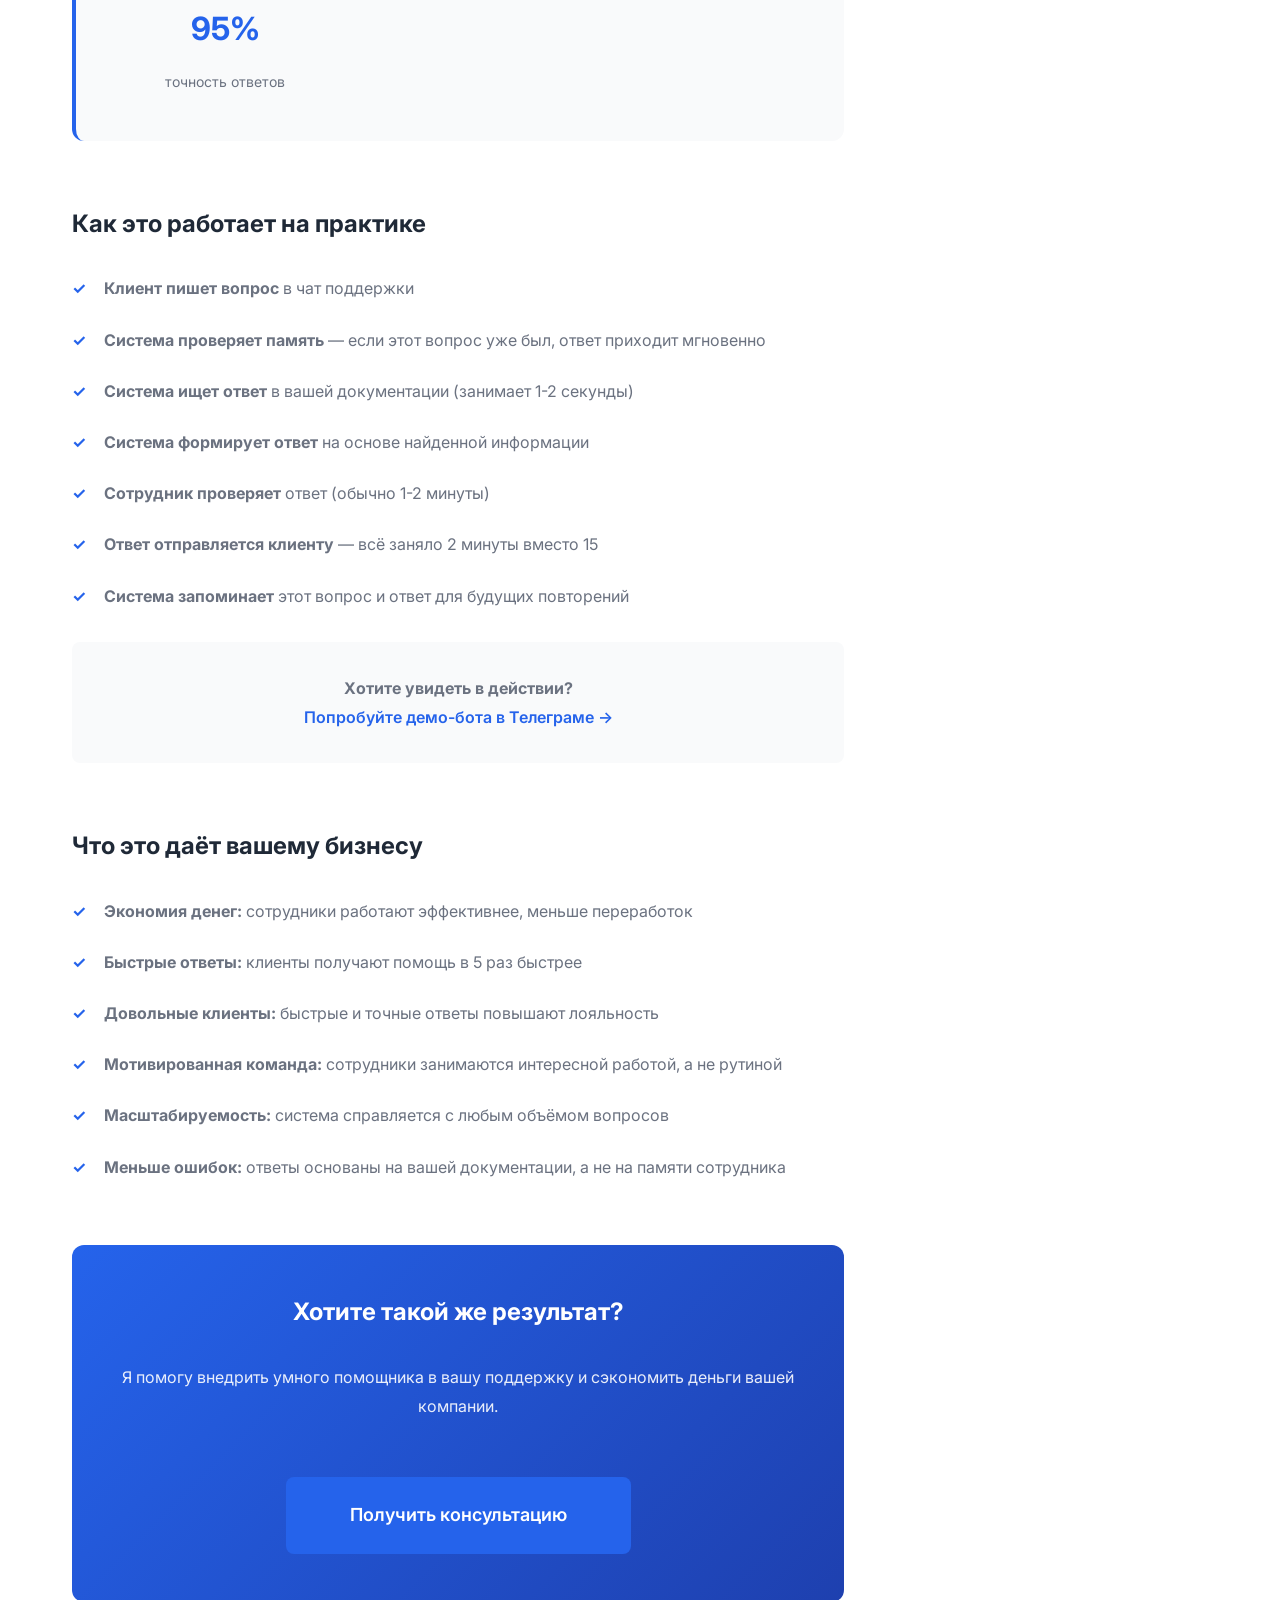
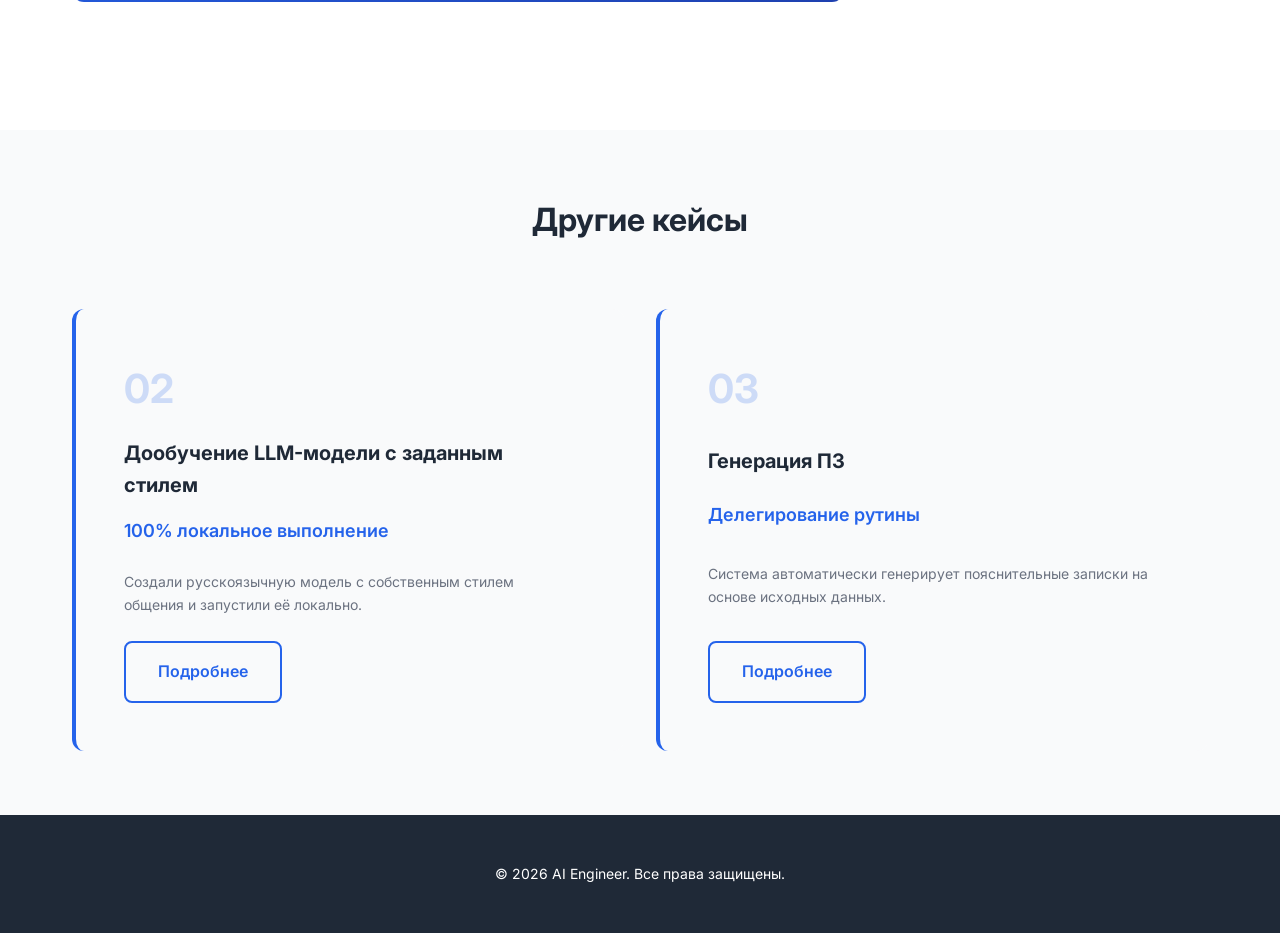
==== commit fe0ee87d: "кейс 2" ====
--- a/case-1.html
+++ b/case-1.html
@@ -174,10 +174,10 @@
             <div class="cases-grid">
                 <div class="case-card">
                     <div class="case-number">02</div>
-                    <h3>AI-проверка документации</h3>
-                    <p class="case-result">-60% времени на ревью</p>
+                    <h3>Дообучение LLM-модели с заданным стилем</h3>
+                    <p class="case-result">100% локальное выполнение</p>
                     <p class="case-description">
-                        Автоматическая проверка технической документации на ошибки и соответствие стандартам.
+                        Создали русскоязычную модель с собственным стилем общения и запустили её локально.
                     </p>
                     <a href="case-2.html" class="btn btn-secondary">Подробнее</a>
                 </div>
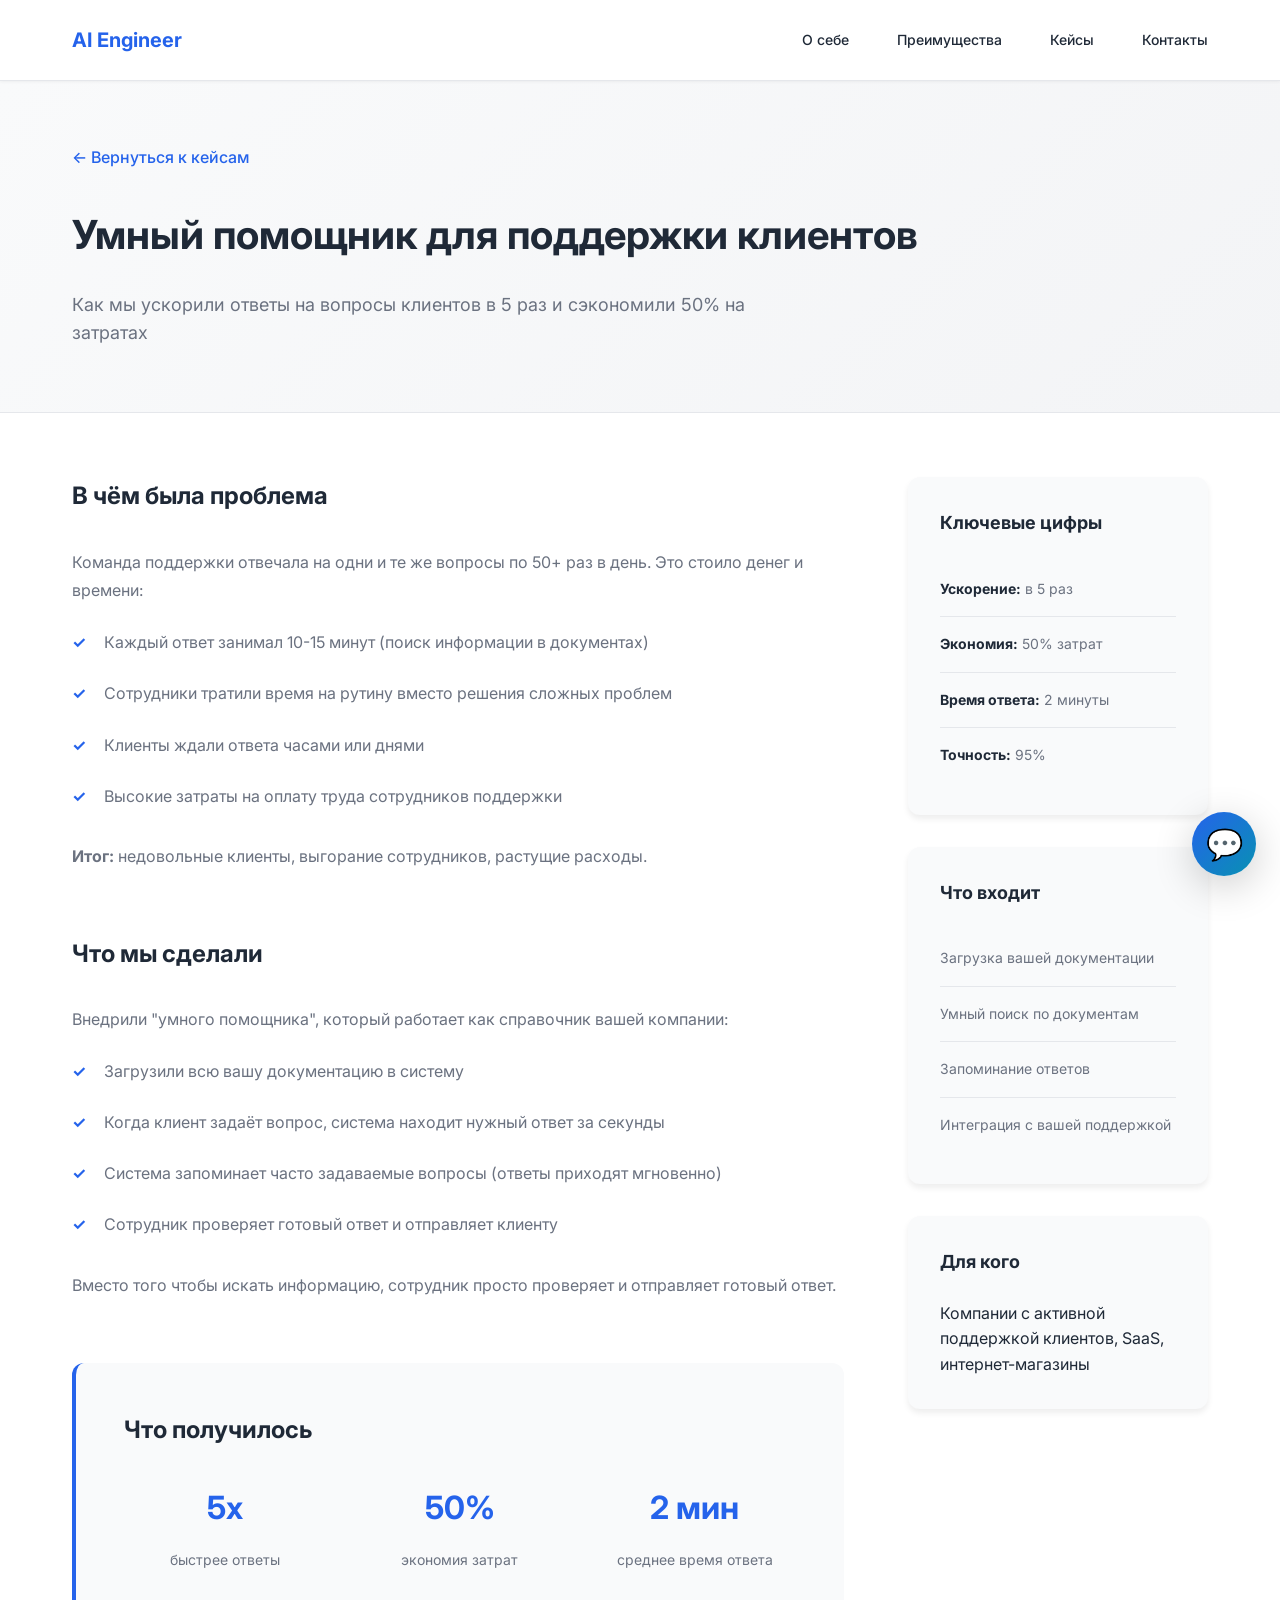
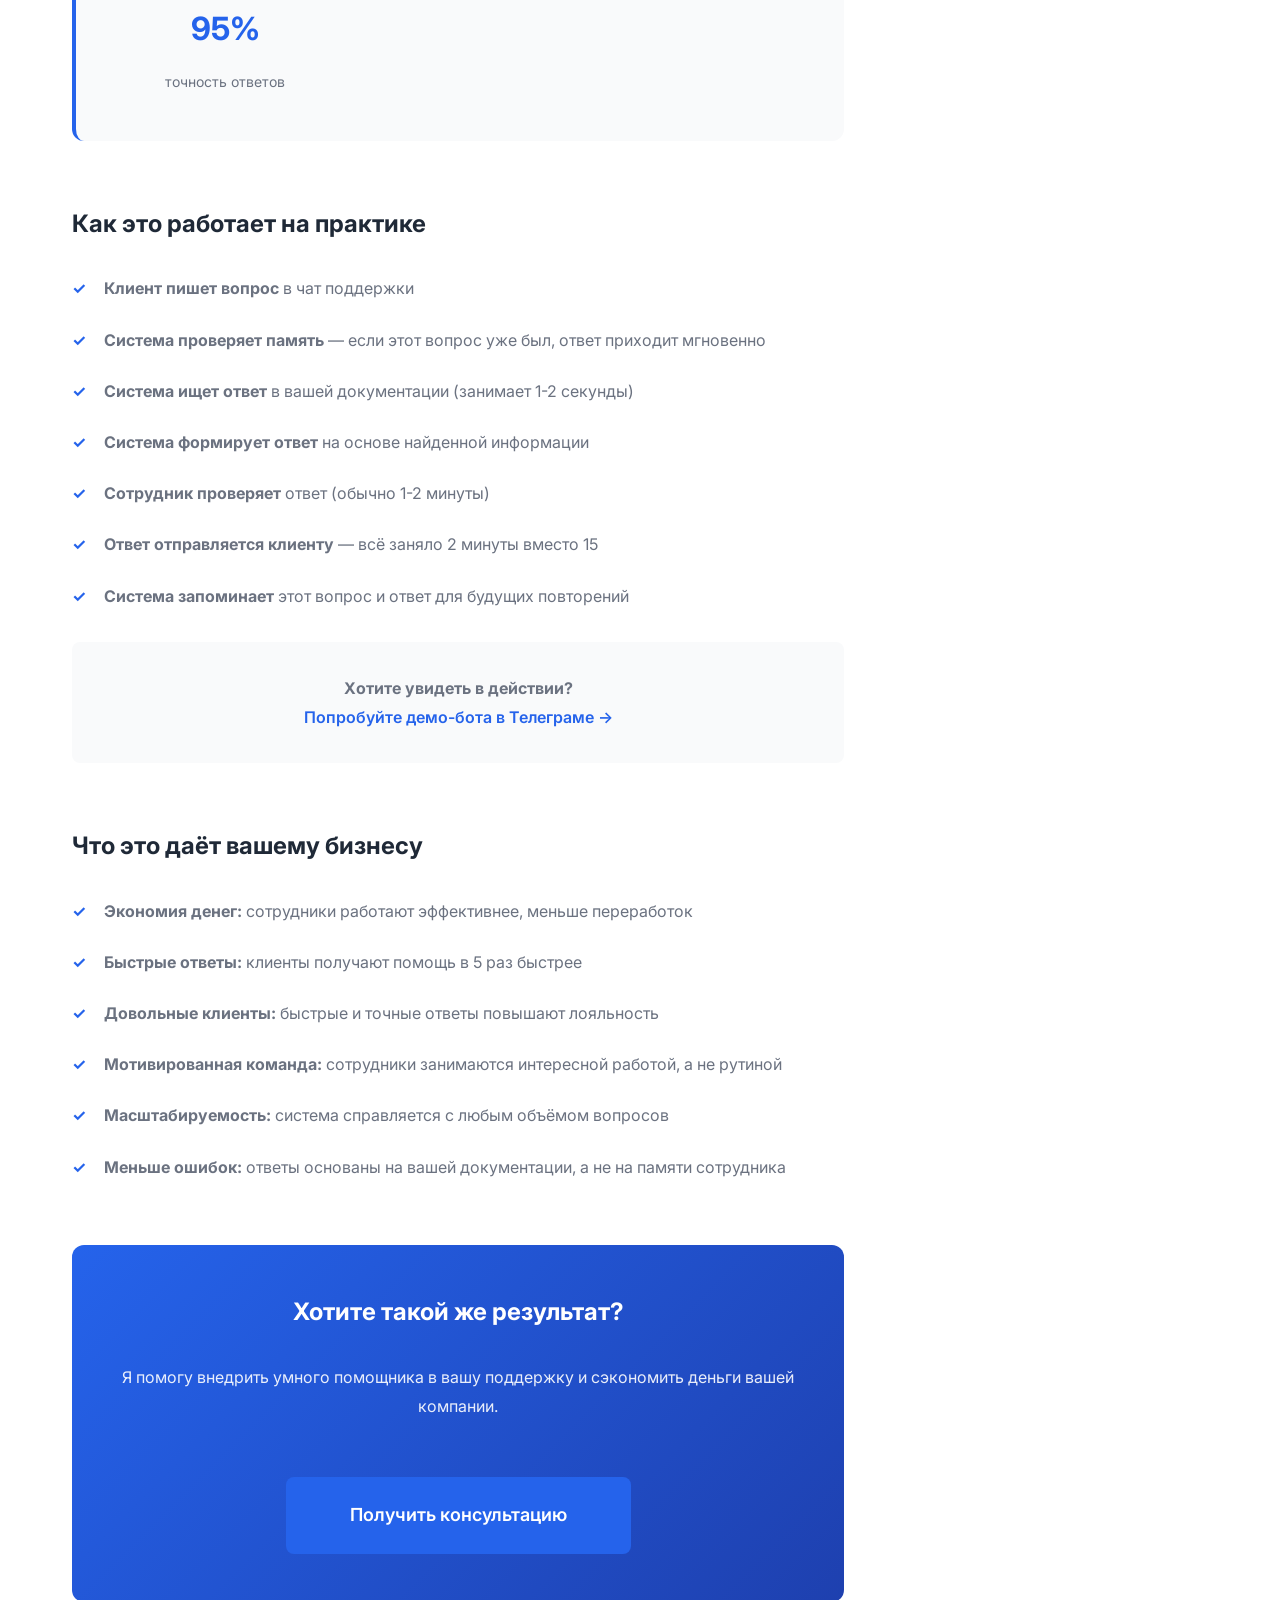
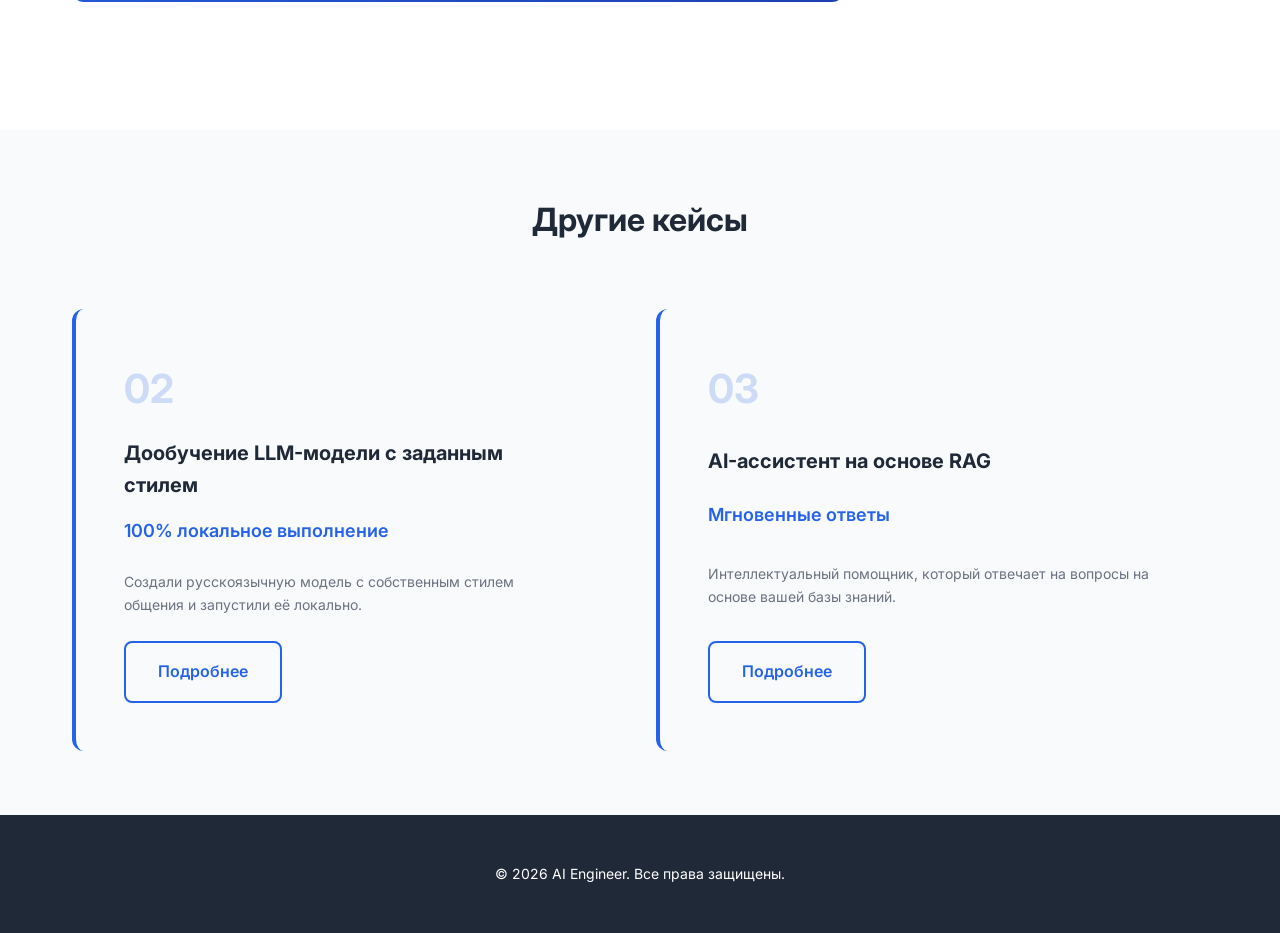
==== commit 1e4b282b: "1" ====
--- a/case-1.html
+++ b/case-1.html
@@ -11,6 +11,7 @@
     <link href="https://fonts.googleapis.com/css2?family=Inter:wght@400;500;600;700&display=swap" rel="stylesheet">
     
     <link rel="stylesheet" href="style.css">
+    <link rel="stylesheet" href="chat-widget.css">
 </head>
 <body>
     <!-- Navigation -->
@@ -183,10 +184,10 @@
                 </div>
                 <div class="case-card">
                     <div class="case-number">03</div>
-                    <h3>Генерация ПЗ</h3>
-                    <p class="case-result">Делегирование рутины</p>
+                    <h3>AI-ассистент на основе RAG</h3>
+                    <p class="case-result">Мгновенные ответы</p>
                     <p class="case-description">
-                        Система автоматически генерирует пояснительные записки на основе исходных данных.
+                        Интеллектуальный помощник, который отвечает на вопросы на основе вашей базы знаний.
                     </p>
                     <a href="case-3.html" class="btn btn-secondary">Подробнее</a>
                 </div>
@@ -202,5 +203,6 @@
     </footer>
 
     <script src="script.js"></script>
+    <script src="chat-widget.js"></script>
 </body>
 </html>
--- a/chat-widget.css
+++ b/chat-widget.css
@@ -0,0 +1,264 @@
+/* ============================================
+   Chat Widget Styles
+   ============================================ */
+
+.chat-launcher {
+    position: fixed;
+    bottom: 24px;
+    right: 24px;
+    width: 64px;
+    height: 64px;
+    border-radius: 999px;
+    background: linear-gradient(135deg, #2563eb, #0891b2);
+    display: flex;
+    align-items: center;
+    justify-content: center;
+    box-shadow: 0 10px 40px rgba(0, 0, 0, 0.2);
+    cursor: pointer;
+    border: none;
+    outline: none;
+    transition: transform 0.12s ease, box-shadow 0.12s ease;
+    z-index: 1000;
+}
+
+.chat-launcher:hover {
+    transform: translateY(-2px);
+    box-shadow: 0 16px 50px rgba(0, 0, 0, 0.3);
+}
+
+.chat-launcher span {
+    font-size: 30px;
+}
+
+.chat-widget {
+    position: fixed;
+    bottom: 100px;
+    right: 24px;
+    width: 360px;
+    max-width: calc(100vw - 32px);
+    height: 480px;
+    max-height: calc(100vh - 120px);
+    background: #ffffff;
+    border-radius: 16px;
+    box-shadow: 0 20px 60px rgba(0, 0, 0, 0.15);
+    display: flex;
+    flex-direction: column;
+    overflow: hidden;
+    border: 1px solid #e5e7eb;
+    z-index: 1000;
+}
+
+.chat-header {
+    padding: 14px 16px;
+    background: linear-gradient(135deg, #2563eb, #1e40af);
+    display: flex;
+    align-items: center;
+    justify-content: space-between;
+    color: #ffffff;
+}
+
+.chat-header-left {
+    display: flex;
+    gap: 10px;
+    align-items: center;
+}
+
+.avatar {
+    width: 32px;
+    height: 32px;
+    border-radius: 999px;
+    background: linear-gradient(135deg, #ffffff, #dbeafe);
+    display: flex;
+    align-items: center;
+    justify-content: center;
+    font-size: 16px;
+    color: #2563eb;
+    font-weight: 700;
+    box-shadow: 0 0 0 2px rgba(255, 255, 255, 0.3);
+}
+
+.chat-title {
+    font-size: 14px;
+    font-weight: 600;
+}
+
+.chat-subtitle {
+    font-size: 11px;
+    color: #dbeafe;
+    opacity: 0.9;
+}
+
+.chat-close {
+    border: none;
+    background: transparent;
+    color: #ffffff;
+    font-size: 24px;
+    cursor: pointer;
+    opacity: 0.8;
+    transition: opacity 0.2s ease;
+}
+
+.chat-close:hover {
+    opacity: 1;
+}
+
+.chat-messages {
+    flex: 1;
+    padding: 14px 14px 10px;
+    display: flex;
+    flex-direction: column;
+    gap: 8px;
+    overflow-y: auto;
+    background: #f9fafb;
+}
+
+.chat-messages::-webkit-scrollbar {
+    width: 6px;
+}
+
+.chat-messages::-webkit-scrollbar-track {
+    background: transparent;
+}
+
+.chat-messages::-webkit-scrollbar-thumb {
+    background: #d1d5db;
+    border-radius: 3px;
+}
+
+.chat-messages::-webkit-scrollbar-thumb:hover {
+    background: #9ca3af;
+}
+
+.chat-message {
+    max-width: 80%;
+    border-radius: 12px;
+    padding: 8px 11px;
+    font-size: 13px;
+    line-height: 1.4;
+    word-wrap: break-word;
+    white-space: pre-wrap;
+}
+
+.chat-message.user {
+    margin-left: auto;
+    background: linear-gradient(135deg, #2563eb, #1e40af);
+    color: #ffffff;
+    border-bottom-right-radius: 4px;
+}
+
+.chat-message.bot {
+    margin-right: auto;
+    background: #ffffff;
+    border: 1px solid #e5e7eb;
+    color: #1f2937;
+    border-bottom-left-radius: 4px;
+}
+
+.chat-footer {
+    padding: 10px 10px 12px;
+    border-top: 1px solid #e5e7eb;
+    background: #ffffff;
+    display: flex;
+    gap: 8px;
+    align-items: center;
+}
+
+.chat-input {
+    flex: 1;
+    border-radius: 999px;
+    border: 1px solid #d1d5db;
+    padding: 7px 12px;
+    background: #ffffff;
+    color: #1f2937;
+    font-size: 13px;
+    outline: none;
+    transition: border-color 0.2s ease;
+    font-family: inherit;
+}
+
+.chat-input:focus {
+    border-color: #2563eb;
+}
+
+.chat-input::placeholder {
+    color: #9ca3af;
+}
+
+.chat-send {
+    border-radius: 999px;
+    border: none;
+    padding: 7px 12px;
+    background: linear-gradient(135deg, #2563eb, #1e40af);
+    color: #ffffff;
+    font-size: 13px;
+    cursor: pointer;
+    display: flex;
+    align-items: center;
+    gap: 4px;
+    box-shadow: 0 2px 8px rgba(37, 99, 235, 0.3);
+    transition: all 0.2s ease;
+    font-family: inherit;
+}
+
+.chat-send:hover:not(:disabled) {
+    transform: translateY(-1px);
+    box-shadow: 0 4px 12px rgba(37, 99, 235, 0.4);
+}
+
+.chat-send:disabled {
+    opacity: 0.6;
+    cursor: default;
+}
+
+.chat-send span {
+    font-size: 14px;
+}
+
+.typing-indicator {
+    display: inline-flex;
+    gap: 2px;
+}
+
+.dot {
+    width: 4px;
+    height: 4px;
+    border-radius: 999px;
+    background: #9ca3af;
+    animation: blink 1s infinite ease-in-out;
+}
+
+.dot:nth-child(2) {
+    animation-delay: 0.2s;
+}
+
+.dot:nth-child(3) {
+    animation-delay: 0.4s;
+}
+
+@keyframes blink {
+    0%, 80%, 100% { 
+        opacity: 0.2; 
+        transform: translateY(0); 
+    }
+    40% { 
+        opacity: 1; 
+        transform: translateY(-1px); 
+    }
+}
+
+/* ============================================
+   Responsive
+   ============================================ */
+
+@media (max-width: 480px) {
+    .chat-widget {
+        width: calc(100vw - 16px);
+        height: calc(100vh - 80px);
+        bottom: 80px;
+        right: 8px;
+    }
+
+    .chat-message {
+        max-width: 90%;
+    }
+}
